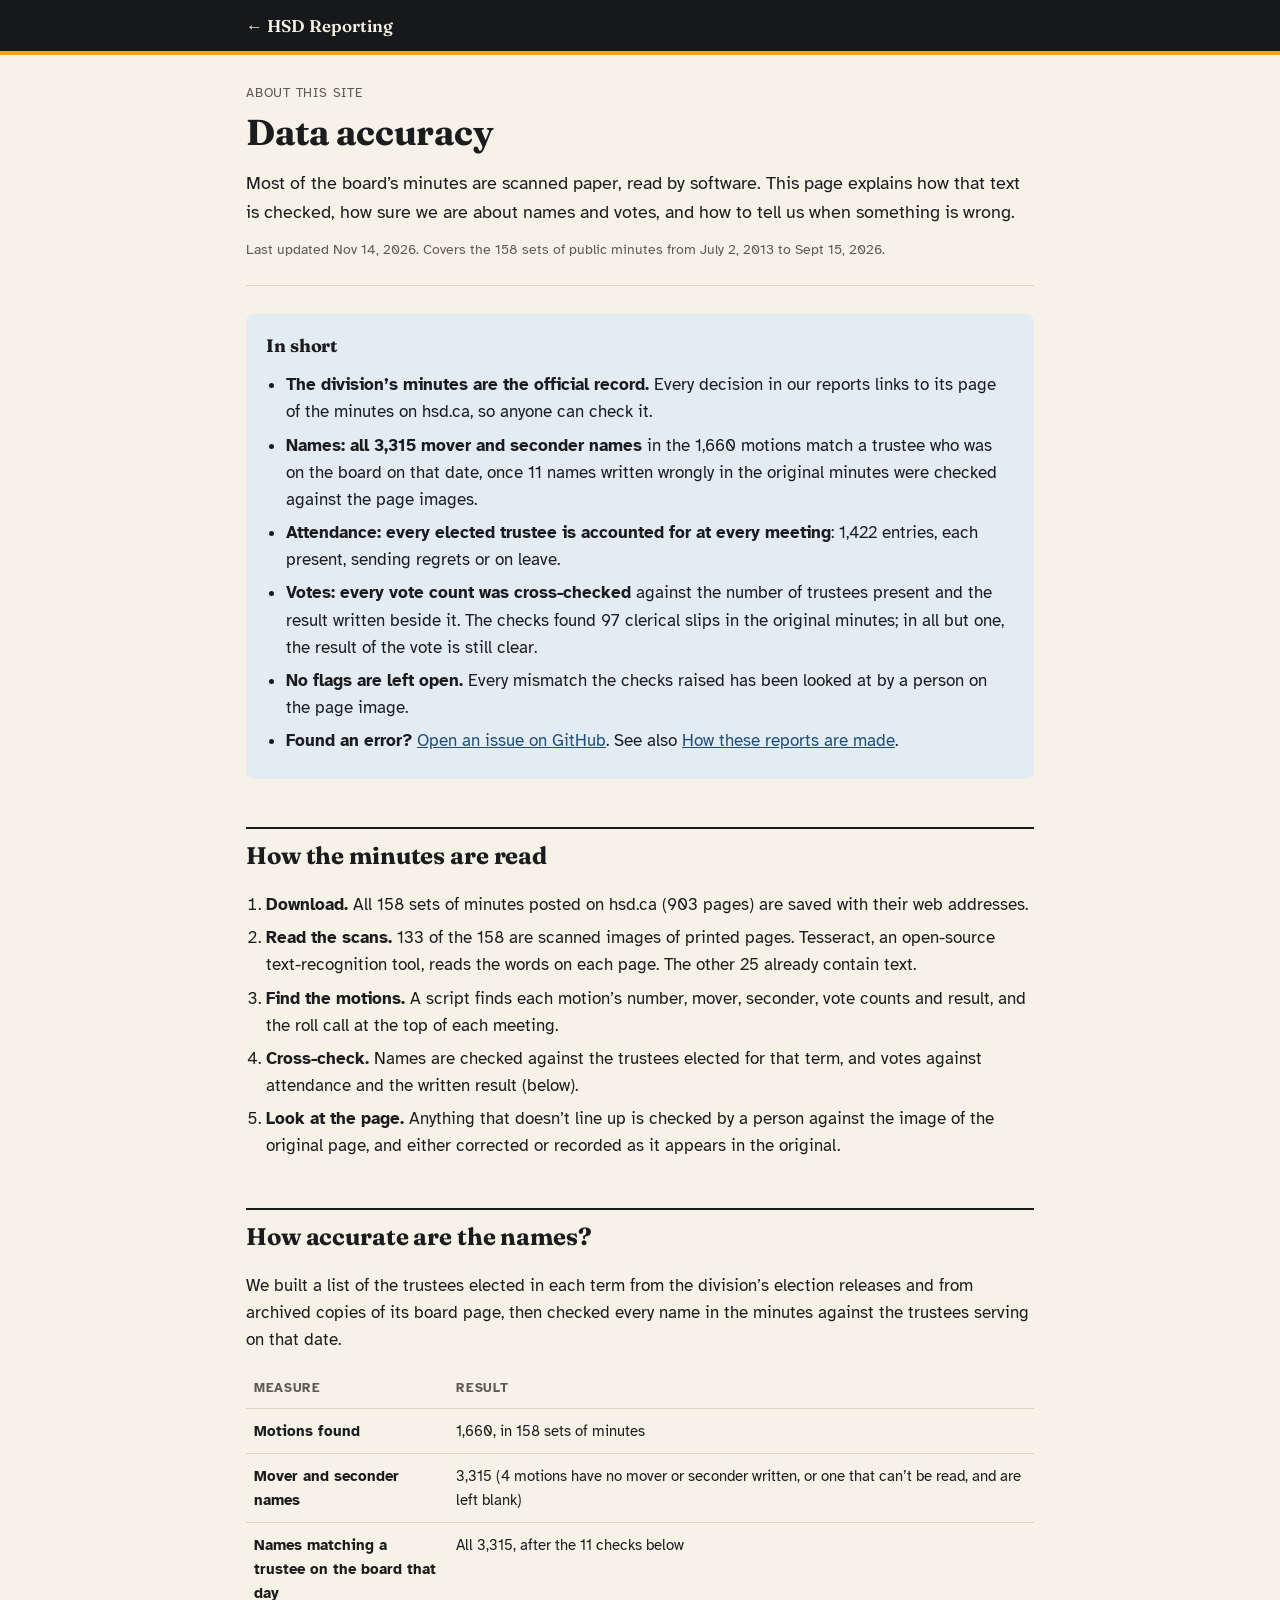
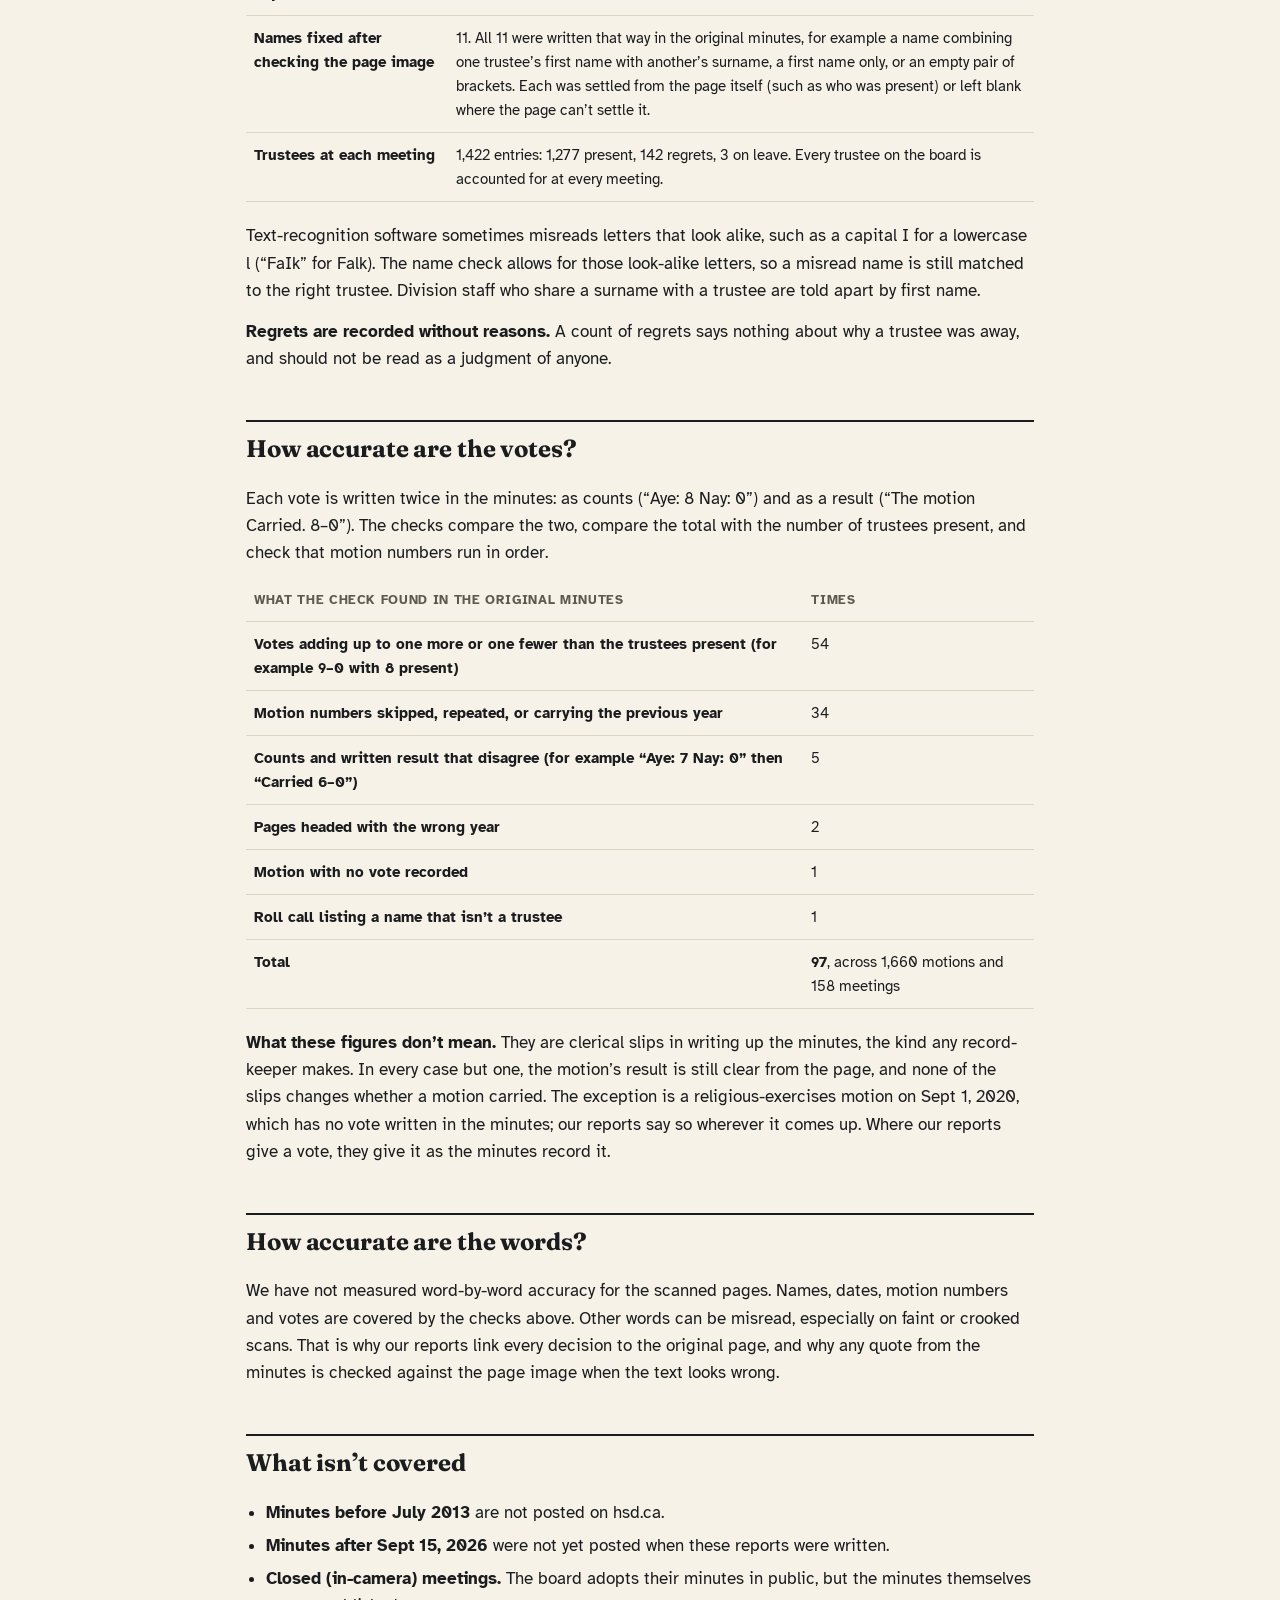
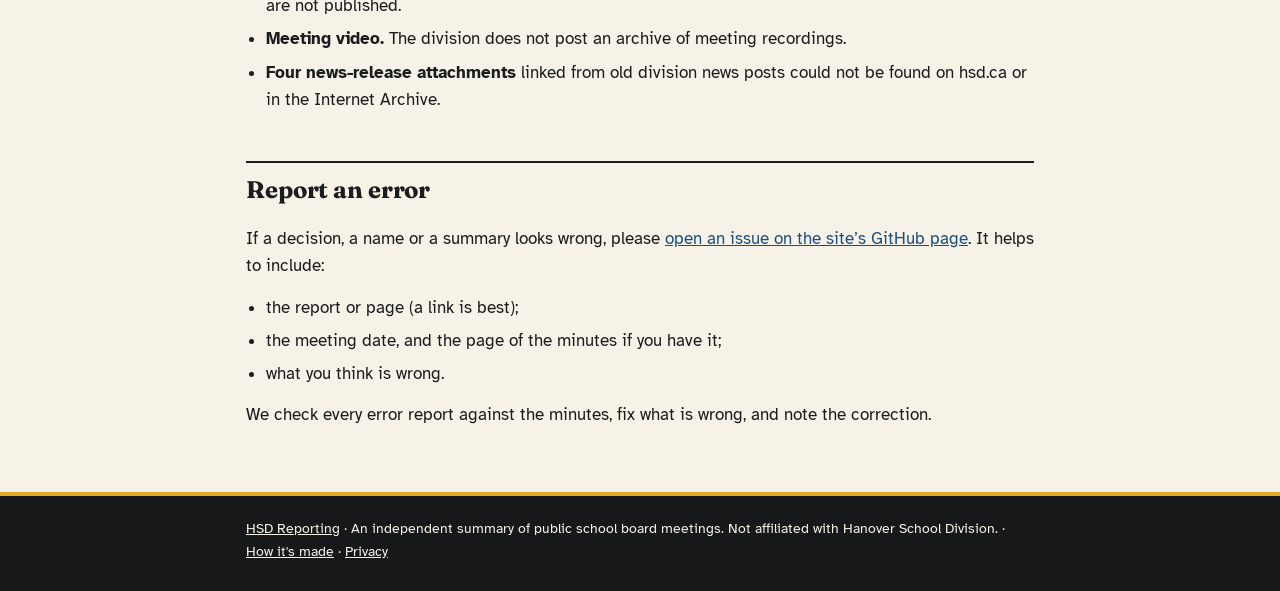
==== data-accuracy/index.html @ eaf176c3 "Add eight issue reports, how-its-made and data-accuracy pages Issue histories built from the board's" ====
<!doctype html>
<html lang="en">
<head>
<meta charset="utf-8">
<meta name="viewport" content="width=device-width, initial-scale=1">
<link rel="icon" href="data:image/svg+xml,%3Csvg xmlns='http://www.w3.org/2000/svg' viewBox='0 0 32 32'%3E%3Crect width='32' height='32' rx='6' fill='%231f5f8b'/%3E%3Ctext x='16' y='23' font-size='19' text-anchor='middle' fill='white' font-family='Arial' font-weight='700'%3EH%3C/text%3E%3C/svg%3E">
<title>Data Accuracy | HSD Reporting</title>
<meta name="description" content="How HSD Reporting reads the board's scanned minutes, how every name and vote is checked, and what the checks found.">
<meta property="og:type" content="article">
<meta property="og:title" content="Data accuracy | HSD Reporting">
<meta property="og:description" content="How HSD Reporting reads the board's scanned minutes, how every name and vote is checked, and what the checks found.">
<link rel="stylesheet" href="../assets/css/style.css">
</head>
<body>
<main>

<p class="sitebar"><a href="../">&larr; HSD Reporting</a></p>

<header class="page">
  <p class="eyebrow">About this site</p>
  <h1>Data accuracy</h1>
  <p class="lede">Most of the board&rsquo;s minutes are scanned paper, read by software. This page explains how that text is checked, how sure we are about names and votes, and how to tell us when something is wrong.</p>
  <p class="meta">Last updated Nov 14, 2026. Covers the 158 sets of public minutes from July 2, 2013 to Sept 15, 2026.</p>
</header>

<section class="callout">
  <h2>In short</h2>
  <ul>
    <li><strong>The division&rsquo;s minutes are the official record.</strong> Every decision in our reports links to its page of the minutes on hsd.ca, so anyone can check it.</li>
    <li><strong>Names: all 3,315 mover and seconder names</strong> in the 1,660 motions match a trustee who was on the board on that date, once 11 names written wrongly in the original minutes were checked against the page images.</li>
    <li><strong>Attendance: every elected trustee is accounted for at every meeting</strong>: 1,422 entries, each present, sending regrets or on leave.</li>
    <li><strong>Votes: every vote count was cross-checked</strong> against the number of trustees present and the result written beside it. The checks found 97 clerical slips in the original minutes; in all but one, the result of the vote is still clear.</li>
    <li><strong>No flags are left open.</strong> Every mismatch the checks raised has been looked at by a person on the page image.</li>
    <li><strong>Found an error?</strong> <a href="https://github.com/scottjodoin/HSD-Reporting/issues">Open an issue on GitHub</a>. See also <a href="../how-its-made/">How these reports are made</a>.</li>
  </ul>
</section>

<section>
  <h2>How the minutes are read</h2>
  <ol>
    <li><strong>Download.</strong> All 158 sets of minutes posted on hsd.ca (903 pages) are saved with their web addresses.</li>
    <li><strong>Read the scans.</strong> 133 of the 158 are scanned images of printed pages. Tesseract, an open-source text-recognition tool, reads the words on each page. The other 25 already contain text.</li>
    <li><strong>Find the motions.</strong> A script finds each motion&rsquo;s number, mover, seconder, vote counts and result, and the roll call at the top of each meeting.</li>
    <li><strong>Cross-check.</strong> Names are checked against the trustees elected for that term, and votes against attendance and the written result (below).</li>
    <li><strong>Look at the page.</strong> Anything that doesn&rsquo;t line up is checked by a person against the image of the original page, and either corrected or recorded as it appears in the original.</li>
  </ol>
</section>

<section>
  <h2>How accurate are the names?</h2>
  <p>We built a list of the trustees elected in each term from the division&rsquo;s election releases and from archived copies of its board page, then checked every name in the minutes against the trustees serving on that date.</p>
  <div class="table-wrap"><table>
    <thead><tr><th>Measure</th><th>Result</th></tr></thead>
    <tbody>
      <tr><td class="measure">Motions found</td><td>1,660, in 158 sets of minutes</td></tr>
      <tr><td class="measure">Mover and seconder names</td><td>3,315 (4 motions have no mover or seconder written, or one that can&rsquo;t be read, and are left blank)</td></tr>
      <tr><td class="measure">Names matching a trustee on the board that day</td><td>All 3,315, after the 11 checks below</td></tr>
      <tr><td class="measure">Names fixed after checking the page image</td><td>11. All 11 were written that way in the original minutes, for example a name combining one trustee&rsquo;s first name with another&rsquo;s surname, a first name only, or an empty pair of brackets. Each was settled from the page itself (such as who was present) or left blank where the page can&rsquo;t settle it.</td></tr>
      <tr><td class="measure">Trustees at each meeting</td><td>1,422 entries: 1,277 present, 142 regrets, 3 on leave. Every trustee on the board is accounted for at every meeting.</td></tr>
    </tbody>
  </table></div>
  <p>Text-recognition software sometimes misreads letters that look alike, such as a capital I for a lowercase l (&ldquo;FaIk&rdquo; for Falk). The name check allows for those look-alike letters, so a misread name is still matched to the right trustee. Division staff who share a surname with a trustee are told apart by first name.</p>
  <p><strong>Regrets are recorded without reasons.</strong> A count of regrets says nothing about why a trustee was away, and should not be read as a judgment of anyone.</p>
</section>

<section>
  <h2>How accurate are the votes?</h2>
  <p>Each vote is written twice in the minutes: as counts (&ldquo;Aye: 8 Nay: 0&rdquo;) and as a result (&ldquo;The motion Carried. 8&ndash;0&rdquo;). The checks compare the two, compare the total with the number of trustees present, and check that motion numbers run in order.</p>
  <div class="table-wrap"><table>
    <thead><tr><th>What the check found in the original minutes</th><th>Times</th></tr></thead>
    <tbody>
      <tr><td class="measure">Votes adding up to one more or one fewer than the trustees present (for example 9&ndash;0 with 8 present)</td><td>54</td></tr>
      <tr><td class="measure">Motion numbers skipped, repeated, or carrying the previous year</td><td>34</td></tr>
      <tr><td class="measure">Counts and written result that disagree (for example &ldquo;Aye: 7 Nay: 0&rdquo; then &ldquo;Carried 6&ndash;0&rdquo;)</td><td>5</td></tr>
      <tr><td class="measure">Pages headed with the wrong year</td><td>2</td></tr>
      <tr><td class="measure">Motion with no vote recorded</td><td>1</td></tr>
      <tr><td class="measure">Roll call listing a name that isn&rsquo;t a trustee</td><td>1</td></tr>
      <tr><td class="measure"><strong>Total</strong></td><td><strong>97</strong>, across 1,660 motions and 158 meetings</td></tr>
    </tbody>
  </table></div>
  <p><strong>What these figures don&rsquo;t mean.</strong> They are clerical slips in writing up the minutes, the kind any record-keeper makes. In every case but one, the motion&rsquo;s result is still clear from the page, and none of the slips changes whether a motion carried. The exception is a religious-exercises motion on Sept 1, 2020, which has no vote written in the minutes; our reports say so wherever it comes up. Where our reports give a vote, they give it as the minutes record it.</p>
</section>

<section>
  <h2>How accurate are the words?</h2>
  <p>We have not measured word-by-word accuracy for the scanned pages. Names, dates, motion numbers and votes are covered by the checks above. Other words can be misread, especially on faint or crooked scans. That is why our reports link every decision to the original page, and why any quote from the minutes is checked against the page image when the text looks wrong.</p>
</section>

<section>
  <h2>What isn&rsquo;t covered</h2>
  <ul>
    <li><strong>Minutes before July 2013</strong> are not posted on hsd.ca.</li>
    <li><strong>Minutes after Sept 15, 2026</strong> were not yet posted when these reports were written.</li>
    <li><strong>Closed (in-camera) meetings.</strong> The board adopts their minutes in public, but the minutes themselves are not published.</li>
    <li><strong>Meeting video.</strong> The division does not post an archive of meeting recordings.</li>
    <li><strong>Four news-release attachments</strong> linked from old division news posts could not be found on hsd.ca or in the Internet Archive.</li>
  </ul>
</section>

<section>
  <h2>Report an error</h2>
  <p>If a decision, a name or a summary looks wrong, please <a href="https://github.com/scottjodoin/HSD-Reporting/issues">open an issue on the site&rsquo;s GitHub page</a>. It helps to include:</p>
  <ul>
    <li>the report or page (a link is best);</li>
    <li>the meeting date, and the page of the minutes if you have it;</li>
    <li>what you think is wrong.</li>
  </ul>
  <p>We check every error report against the minutes, fix what is wrong, and note the correction.</p>
</section>

<footer class="site">
  <p><a href="../">HSD Reporting</a> &middot; An independent summary of public school board meetings. Not affiliated with Hanover School Division. &middot; <a href="../how-its-made/">How it's made</a> &middot; <a href="../privacy/">Privacy</a></p>
</footer>

</main>
</body>
</html>
---- assets/css/style.css ----
/* Shared styles for HSD Reporting (copied from Steinbach City Council Reporting so both sites look alike).
   Light by default; follows the browser's dark mode.
   Type: Fraunces (headlines) + Atkinson Hyperlegible (text). Palette: paper and ink, canola gold,
   and flat prairie colours for topic sections (field, brick, lake, slate). */
@import url("https://fonts.googleapis.com/css2?family=Atkinson+Hyperlegible:ital,wght@0,400;0,700;1,400&family=Fraunces:opsz,wght@9..144,400;9..144,600;9..144,700&display=swap");
:root {
  --font-text: "Atkinson Hyperlegible", "Source Sans 3", Georgia, serif;
  --font-head: "Fraunces", Georgia, "Times New Roman", serif;
  --bg: #f6f2e8;
  --surface: #fffcf5;
  --text: #1b1c1e;
  --muted: #5e5a51;
  --rule: #ddd4c2;
  --accent: #1d4f7c;
  --accent-soft: #e4ecf3;
  --quote-bar: #c9a548;
  --context-bg: #f1e8d3;
  --context-bar: #c9922e;
  --ink: #16181a; --on-ink: #f6f2e8; --gold: #e5a823;
  --field: #2f6b3a; --brick: #a8461f; --lake: #1d5a85; --slate: #3d4a57;
  --good-bg: #e3f1e6; --good-fg: #1f6b35;
  --ok-bg: #e8eef5;   --ok-fg: #2a5584;
  --part-bg: #fbf0d9; --part-fg: #85590b;
  --gap-bg: #f8e2e0;  --gap-fg: #9a2e25;
}
@media (prefers-color-scheme: dark) {
  :root:not([data-theme="light"]) {
    --bg: #121314;
    --surface: #1b1d1f;
    --text: #ece6d8;
    --muted: #a8a195;
    --rule: #31343a;
    --accent: #8db8de;
    --accent-soft: #1d2a35;
    --quote-bar: #a88a3a;
    --context-bg: #26221a;
    --context-bar: #b08a3e;
    --ink: #0b0c0d; --on-ink: #ece6d8; --gold: #e9b13c;
    --good-bg: #1d3324; --good-fg: #8fd3a2;
    --ok-bg: #1e2a38;   --ok-fg: #9cc3ea;
    --part-bg: #3a2f17; --part-fg: #e9c27a;
    --gap-bg: #3d1f1c;  --gap-fg: #f0a39b;
  }
}
:root[data-theme="dark"] {
  --bg: #121314;
  --surface: #1b1d1f;
  --text: #ece6d8;
  --muted: #a8a195;
  --rule: #31343a;
  --accent: #8db8de;
  --accent-soft: #1d2a35;
  --quote-bar: #a88a3a;
  --context-bg: #26221a;
  --context-bar: #b08a3e;
  --ink: #0b0c0d; --on-ink: #ece6d8; --gold: #e9b13c;
  --good-bg: #1d3324; --good-fg: #8fd3a2;
  --ok-bg: #1e2a38;   --ok-fg: #9cc3ea;
  --part-bg: #3a2f17; --part-fg: #e9c27a;
  --gap-bg: #3d1f1c;  --gap-fg: #f0a39b;
}

* { box-sizing: border-box; }
html { -webkit-text-size-adjust: 100%; scroll-behavior: smooth; }
body {
  margin: 0;
  background: var(--bg);
  color: var(--text);
  font: 17px/1.6 var(--font-text);
}
main { max-width: 820px; margin: 0 auto; padding: 0 16px 0; }
h1, h2, h3, .report .title { font-family: var(--font-head); font-optical-sizing: auto; letter-spacing: -0.005em; }
a { color: var(--accent); }
p { margin: 0 0 14px; }
ul, ol { padding-left: 20px; margin: 0 0 14px; }
li { margin-bottom: 6px; }

/* Site bar: a full-width ink masthead strip with a gold rule (full-bleed without horizontal overflow) */
/* border-image outsets paint full width without causing horizontal scroll */
.sitebar { margin: 0 0 28px; padding: 12px 0 15px; color: var(--on-ink);
           border-image: linear-gradient(to bottom, var(--ink) calc(100% - 4px), var(--gold) calc(100% - 4px)) fill 0 / 0 / 0 100vmax; }
.sitebar a { color: var(--on-ink); text-decoration: none; font-family: var(--font-head); font-weight: 600; font-size: 17px; }
.sitebar a:hover, .sitebar a:focus-visible { color: var(--gold); text-decoration: underline; }

/* Page header */
header.page { border-bottom: 1px solid var(--rule); padding-bottom: 24px; margin-bottom: 28px; }
.eyebrow { font-size: 13px; letter-spacing: .06em; text-transform: uppercase; color: var(--muted); margin: 0 0 8px; }
h1 { font-size: 36px; line-height: 1.15; margin: 0 0 16px; font-weight: 700; }
.lede { font-size: 18px; margin: 0 0 12px; }
.meta { font-size: 14px; color: var(--muted); margin: 0; }

/* Headings */
.part-label { font-size: 13px; letter-spacing: .06em; text-transform: uppercase; color: var(--accent); margin: 64px 0 4px; font-weight: 700; }
h2 { font-size: 24px; margin: 48px 0 16px; padding-top: 8px; border-top: 2px solid var(--text); scroll-margin-top: 16px; }
.part-label + h2 { margin-top: 0; }
header.page + h2 { border-top: 0; padding-top: 0; margin-top: 0; }
h3 { font-size: 18px; margin: 32px 0 12px; scroll-margin-top: 16px; }
h3 .num { color: var(--accent); margin-right: 6px; }

/* Summary and table of contents */
.callout { background: var(--accent-soft); border-radius: 8px; padding: 18px 20px; margin: 0 0 24px; }
.callout h2 { border: 0; margin: 0 0 10px; padding: 0; font-size: 18px; }
.callout ul:last-child, .callout p:last-child { margin-bottom: 0; }
nav.toc { border: 1px solid var(--rule); border-radius: 8px; padding: 16px 20px; margin: 0 0 8px; background: var(--surface); }
nav.toc h2 { border: 0; margin: 0 0 8px; padding: 0; font-size: 15px; text-transform: uppercase; letter-spacing: .05em; color: var(--muted); }
nav.toc ol { margin: 0; }
nav.toc ol ol { margin-top: 4px; font-size: 15px; }
nav.toc li { margin-bottom: 4px; }

/* Quotes */
blockquote { margin: 0 0 16px; padding: 4px 0 4px 16px; border-left: 3px solid var(--quote-bar); }
blockquote p { margin: 0 0 6px; font-family: var(--font-head); font-size: 18px; line-height: 1.5; }
.cite { font-size: 14px; color: var(--muted); }
.cite strong { color: var(--text); font-weight: 600; }
.cite a { white-space: nowrap; }

/* Context boxes */
.context { background: var(--context-bg); border-left: 3px solid var(--context-bar); padding: 12px 16px; margin: 8px 0 20px; font-size: 15px; border-radius: 0 6px 6px 0; }
.context p:last-child, .context ul:last-child, .context blockquote:last-child { margin-bottom: 0; }
.context .label { font-weight: 600; font-size: 13px; text-transform: uppercase; letter-spacing: .05em; color: var(--muted); display: block; margin-bottom: 4px; }

/* Cards */
.cards { display: grid; grid-template-columns: repeat(auto-fit, minmax(200px, 1fr)); gap: 12px; margin: 0 0 20px; }
.card { background: var(--surface); border: 1px solid var(--rule); border-radius: 8px; padding: 14px 16px; }
.card .k { font-size: 13px; color: var(--muted); margin-bottom: 4px; }
.card .v { font-weight: 600; }

/* Tables */
.table-wrap { overflow-x: auto; margin: 0 0 20px; }
table { width: 100%; border-collapse: collapse; font-size: 15px; }
th, td { text-align: left; padding: 10px 8px; border-bottom: 1px solid var(--rule); vertical-align: top; }
th { font-size: 13px; text-transform: uppercase; letter-spacing: .05em; color: var(--muted); font-weight: 600; }
td.measure { font-weight: 600; min-width: 140px; }
td.date { white-space: nowrap; color: var(--muted); }
.nowrap { white-space: nowrap; }

/* Rating pills */
.pill { display: inline-block; font-size: 12px; font-weight: 700; letter-spacing: .03em; text-transform: uppercase; padding: 2px 8px; border-radius: 999px; white-space: nowrap; }
.good { background: var(--good-bg); color: var(--good-fg); }
.ok   { background: var(--ok-bg);   color: var(--ok-fg); }
.part { background: var(--part-bg); color: var(--part-fg); }
.gap  { background: var(--gap-bg);  color: var(--gap-fg); }
.legend { font-size: 14px; color: var(--muted); margin: 0 0 12px; line-height: 2; }
.legend .pill { margin-right: 4px; }

/* Sources and footer */
.sources { font-size: 14px; }
.sources li { margin-bottom: 4px; }
footer.site { margin-top: 64px; padding: 26px 0 28px; font-size: 14px; color: var(--on-ink);
               border-image: linear-gradient(to bottom, var(--gold) 4px, var(--ink) 4px) fill 0 / 0 / 0 100vmax; }
footer.site a { color: var(--on-ink); }
footer.site p:last-child { margin-bottom: 0; }

/* Home page report list */
.report-list { list-style: none; padding: 0; margin: 0; }
.report-list li { margin: 0 0 16px; }
.report { display: block; background: var(--surface); border: 1px solid var(--rule); border-radius: 10px; padding: 18px 20px; text-decoration: none; color: var(--text); }
.report:hover { border-color: var(--accent); }
.report .title { font-size: 20px; font-weight: 600; line-height: 1.25; color: var(--accent); margin: 0 0 6px; }
.report .desc { margin: 0 0 8px; }
.report .when { font-size: 13px; color: var(--muted); margin: 0; }

@media (max-width: 560px) {
  h1 { font-size: 28px; }
  th, td { padding: 8px 6px; }
  td.date { white-space: normal; }
}
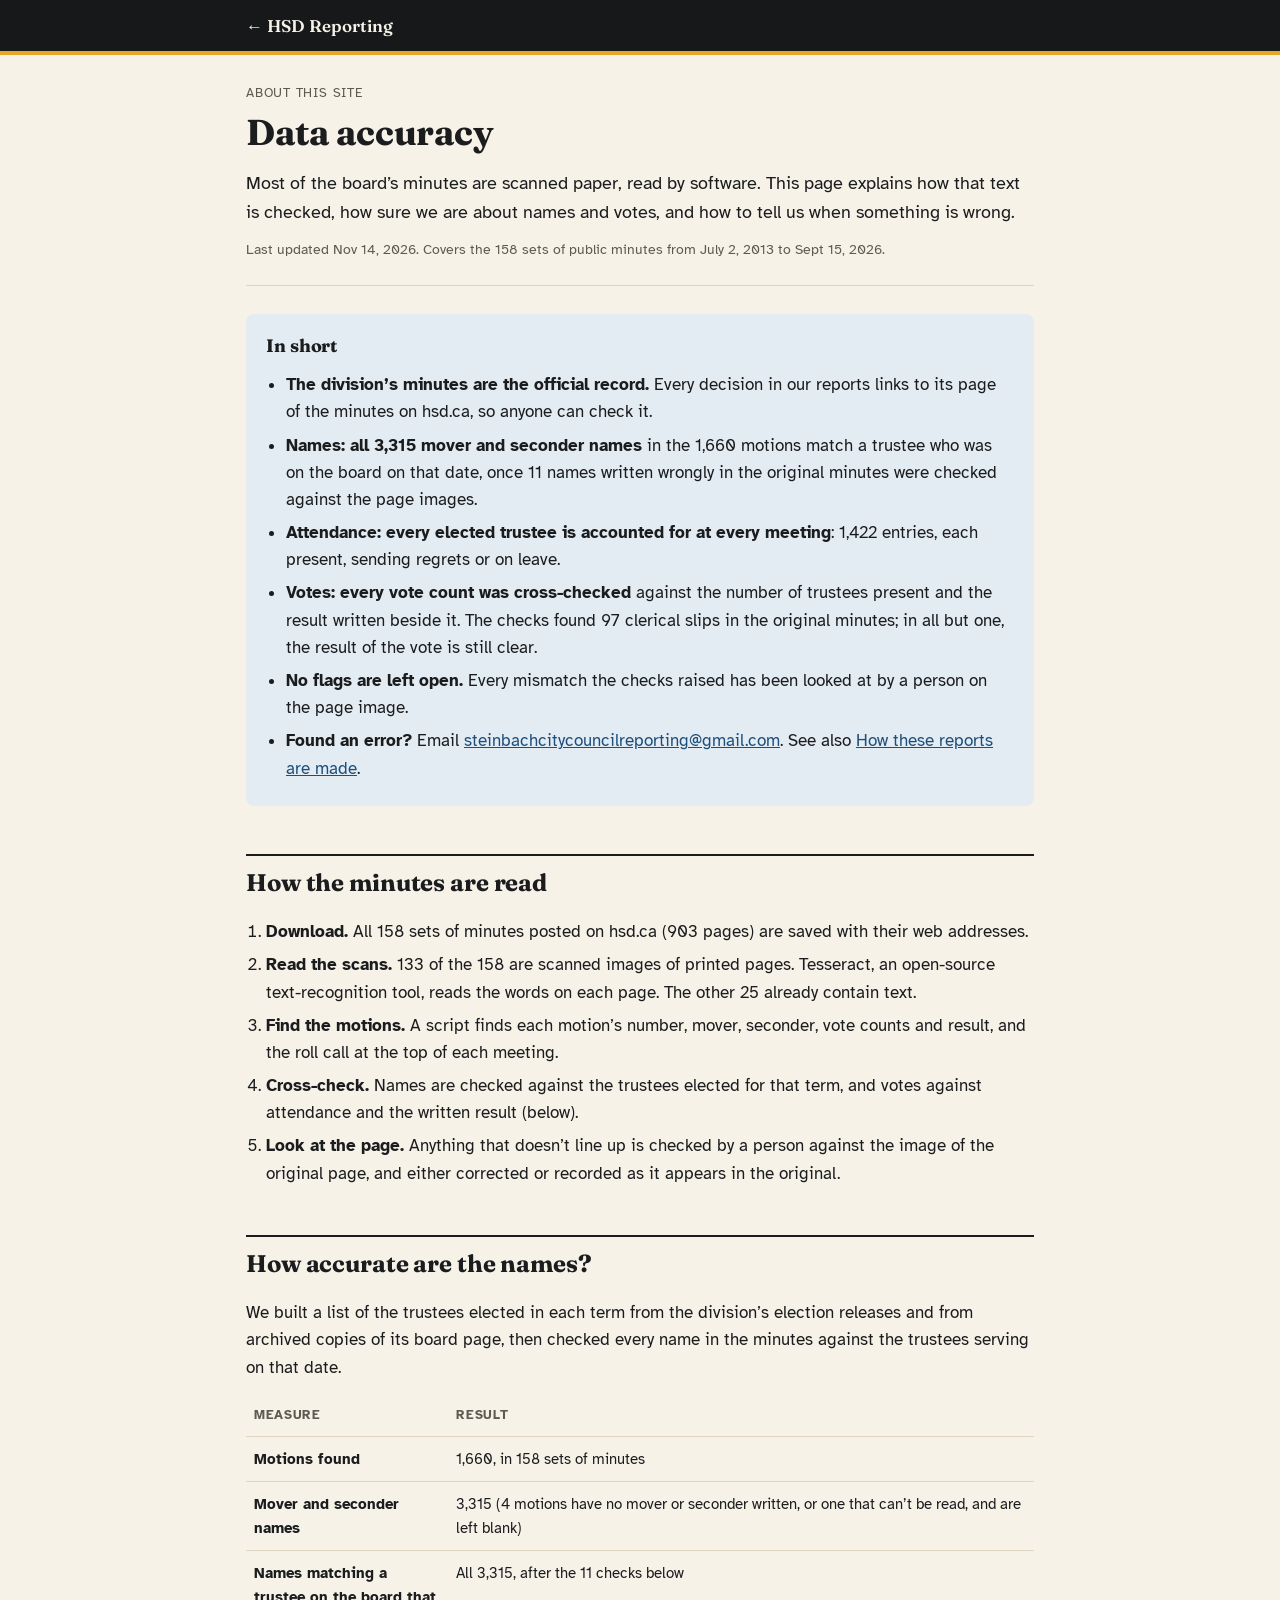
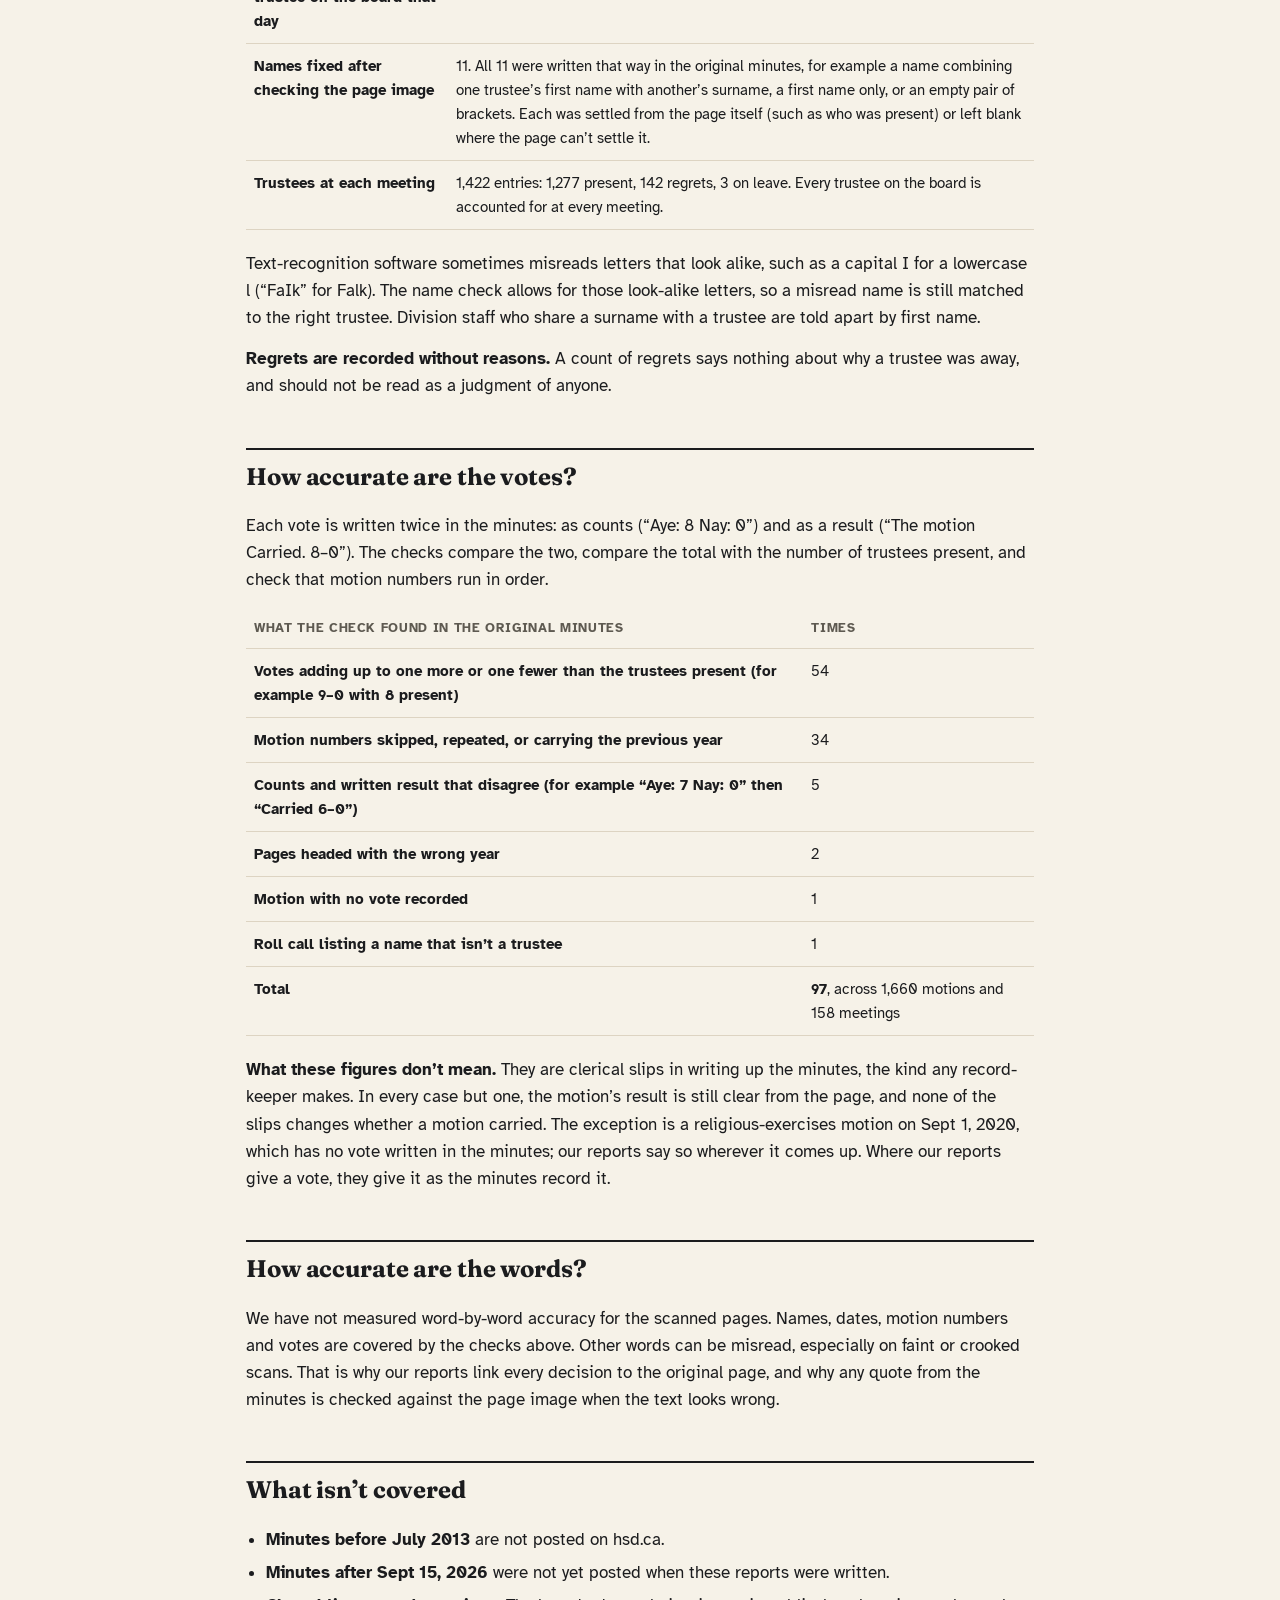
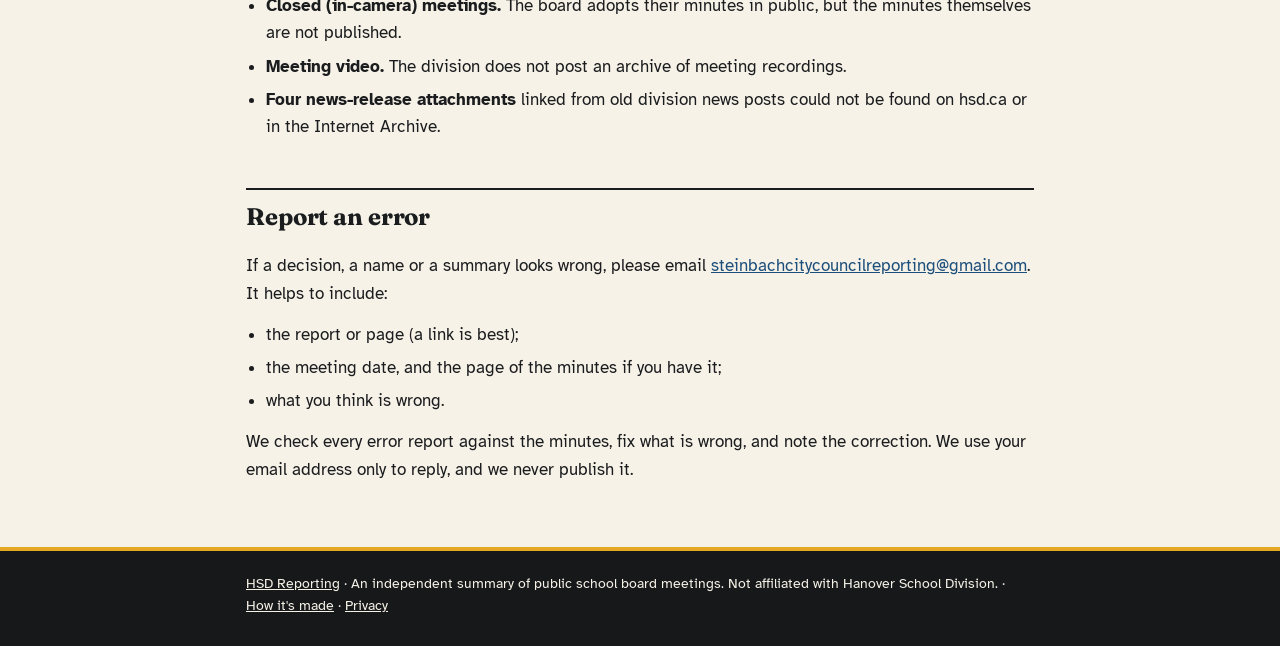
==== commit 8f44eeda: "Add Ask your own AI page, home-page prompt panel and llms.txt; corrections by email Copy-ready chat " ====
--- a/data-accuracy/index.html
+++ b/data-accuracy/index.html
@@ -31,7 +31,7 @@
     <li><strong>Attendance: every elected trustee is accounted for at every meeting</strong>: 1,422 entries, each present, sending regrets or on leave.</li>
     <li><strong>Votes: every vote count was cross-checked</strong> against the number of trustees present and the result written beside it. The checks found 97 clerical slips in the original minutes; in all but one, the result of the vote is still clear.</li>
     <li><strong>No flags are left open.</strong> Every mismatch the checks raised has been looked at by a person on the page image.</li>
-    <li><strong>Found an error?</strong> <a href="https://github.com/scottjodoin/HSD-Reporting/issues">Open an issue on GitHub</a>. See also <a href="../how-its-made/">How these reports are made</a>.</li>
+    <li><strong>Found an error?</strong> Email <a href="mailto:steinbachcitycouncilreporting@gmail.com">steinbachcitycouncilreporting@gmail.com</a>. See also <a href="../how-its-made/">How these reports are made</a>.</li>
   </ul>
 </section>
 
@@ -99,13 +99,13 @@
 
 <section>
   <h2>Report an error</h2>
-  <p>If a decision, a name or a summary looks wrong, please <a href="https://github.com/scottjodoin/HSD-Reporting/issues">open an issue on the site&rsquo;s GitHub page</a>. It helps to include:</p>
+  <p>If a decision, a name or a summary looks wrong, please email <a href="mailto:steinbachcitycouncilreporting@gmail.com">steinbachcitycouncilreporting@gmail.com</a>. It helps to include:</p>
   <ul>
     <li>the report or page (a link is best);</li>
     <li>the meeting date, and the page of the minutes if you have it;</li>
     <li>what you think is wrong.</li>
   </ul>
-  <p>We check every error report against the minutes, fix what is wrong, and note the correction.</p>
+  <p>We check every error report against the minutes, fix what is wrong, and note the correction. We use your email address only to reply, and we never publish it.</p>
 </section>
 
 <footer class="site">
